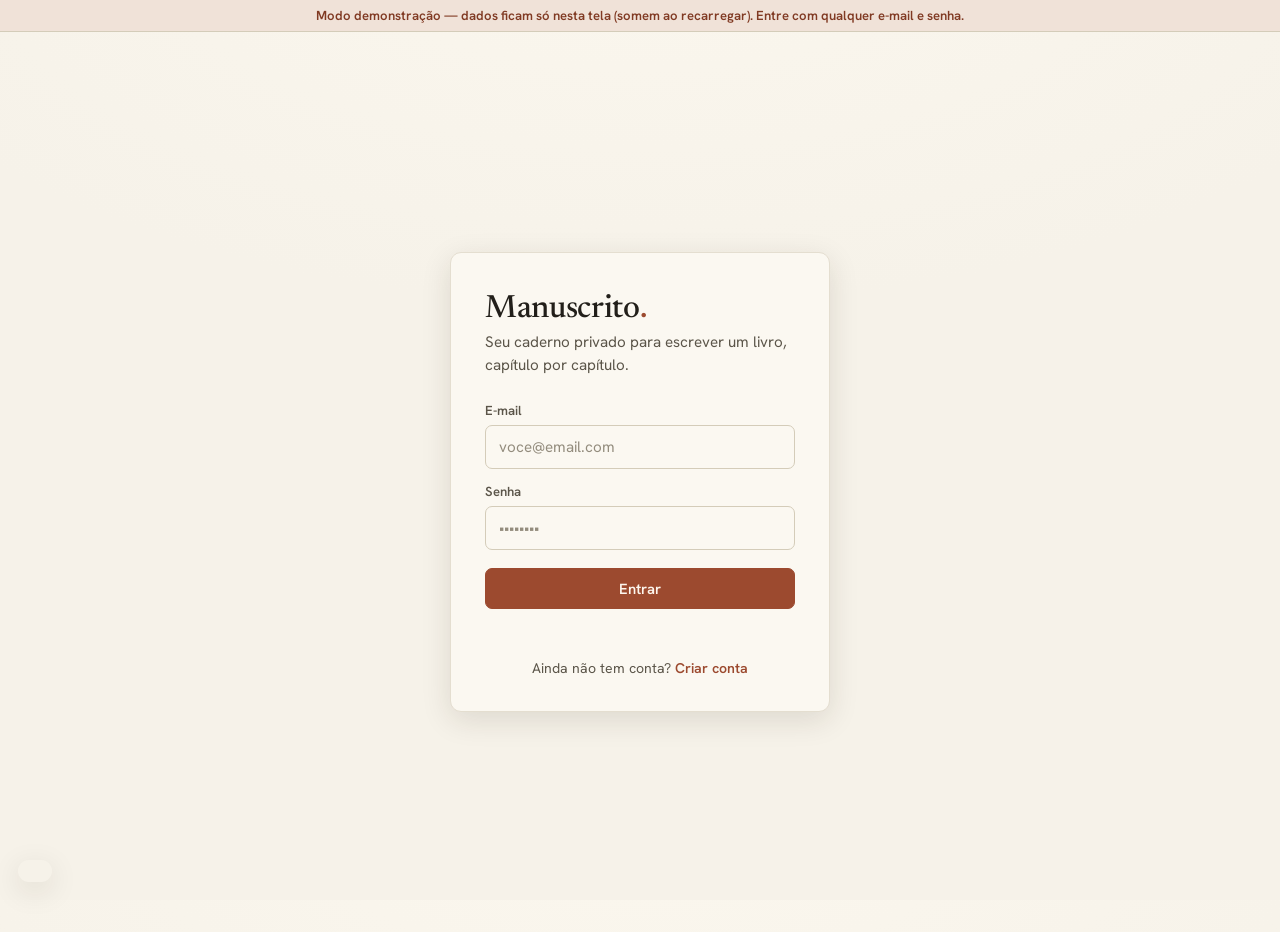
==== preview.html @ 7b4a674c "Add files via upload" ====
<!doctype html>
<html lang="pt-BR">
<head>
  <meta charset="utf-8" />
  <meta name="viewport" content="width=device-width, initial-scale=1" />
  <title>Manuscrito — escreva seu livro</title>
  <meta name="description" content="Bloco de notas privado para escrever um livro, capítulo por capítulo." />

  <!-- Fontes: Newsreader (serifa, para o texto do livro) + Hanken Grotesk (interface) -->
  <link rel="preconnect" href="https://fonts.googleapis.com" />
  <link rel="preconnect" href="https://fonts.gstatic.com" crossorigin />
  <link
    href="https://fonts.googleapis.com/css2?family=Hanken+Grotesk:wght@400;500;600;700&family=Newsreader:ital,opsz,wght@0,6..72,400;0,6..72,500;0,6..72,600;1,6..72,400&display=swap"
    rel="stylesheet" />

  <style>
/* =========================================================
   Manuscrito — estilos
   Estética: "papel quente", minimalista, foco total na escrita.
   - Títulos e editor em serifa (Newsreader) -> clima de livro
   - Interface (botões, rótulos) em grotesca limpa (Hanken Grotesk)
   - Desktop first, com um fallback simples para telas menores
   ========================================================= */

/* ---------- Tokens (mude aqui pra retematizar o app inteiro) ---------- */
:root {
  --paper:       #f6f2e9;   /* fundo geral, cor de papel */
  --surface:     #fbf8f1;   /* cartões e painéis */
  --surface-2:   #efe9db;   /* hover / preenchimentos sutis */
  --ink:         #221f1a;   /* texto principal */
  --ink-soft:    #5b5549;   /* texto secundário */
  --ink-faint:   #938c7d;   /* placeholders / texto terciário */
  --line:        #e4ded0;   /* bordas */
  --line-strong: #d4ccb9;
  --accent:      #9c4a2f;   /* terracota, usado com parcimônia */
  --accent-ink:  #803a23;   /* hover do accent */
  --accent-soft: #f0e2d8;   /* fundo tom-sobre-tom do accent */
  --danger:      #a4392b;
  --ok:          #46703f;   /* verde discreto do "Salvo" */

  --radius:    11px;
  --radius-sm: 7px;
  --shadow-sm: 0 1px 2px rgba(40,33,20,.05), 0 2px 6px rgba(40,33,20,.05);
  --shadow-md: 0 8px 30px rgba(40,33,20,.12);

  --font-serif: "Newsreader", Georgia, "Times New Roman", serif;
  --font-sans:  "Hanken Grotesk", system-ui, -apple-system, "Segoe UI", sans-serif;

  --measure: 64ch;   /* largura confortável de leitura no editor */
}

/* ---------- Reset enxuto ---------- */
*, *::before, *::after { box-sizing: border-box; }
html, body { height: 100%; }
body {
  margin: 0;
  font-family: var(--font-sans);
  color: var(--ink);
  background: var(--paper);
  /* leve atmosfera: um brilho quente no topo, bem sutil */
  background-image: radial-gradient(120% 80% at 50% -10%, #fbf7ee 0%, var(--paper) 55%);
  -webkit-font-smoothing: antialiased;
  text-rendering: optimizeLegibility;
}
button { font-family: inherit; cursor: pointer; }
input, textarea { font-family: inherit; }
h1, h2, h3 { margin: 0; font-weight: 500; }

/* ---------- Sistema de views (telas) ---------- */
.view { display: none; min-height: 100%; }
#view-auth.active    { display: flex; }
#view-library.active { display: block; }
#view-editor.active  { display: flex; }

/* ---------- Botões ---------- */
.btn-primary {
  border: 1px solid var(--accent);
  background: var(--accent);
  color: #fdf6ee;
  padding: 10px 18px;
  border-radius: var(--radius-sm);
  font-size: .92rem;
  font-weight: 600;
  letter-spacing: .01em;
  transition: background .15s ease, transform .05s ease, box-shadow .15s ease;
}
.btn-primary:hover  { background: var(--accent-ink); border-color: var(--accent-ink); }
.btn-primary:active { transform: translateY(1px); }
.btn-primary:disabled { opacity: .55; cursor: not-allowed; }

.btn-ghost {
  border: 1px solid transparent;
  background: transparent;
  color: var(--ink-soft);
  padding: 8px 12px;
  border-radius: var(--radius-sm);
  font-size: .9rem;
  font-weight: 500;
  transition: background .15s ease, color .15s ease;
}
.btn-ghost:hover { background: var(--surface-2); color: var(--ink); }

.btn-icon {
  border: 1px solid transparent;
  background: transparent;
  color: var(--ink-faint);
  width: 30px; height: 30px;
  border-radius: var(--radius-sm);
  display: inline-flex; align-items: center; justify-content: center;
  font-size: 1rem; line-height: 1;
  transition: background .15s ease, color .15s ease;
}
.btn-icon:hover { background: var(--surface-2); color: var(--ink); }
.btn-icon.danger:hover { background: #f6e3df; color: var(--danger); }
/* ícones SVG: mesmo tamanho exato, monocromáticos, herdam a cor do botão */
.btn-icon svg {
  width: 16px; height: 16px; display: block;
  fill: none; stroke: currentColor;
  stroke-width: 1.9; stroke-linecap: round; stroke-linejoin: round;
}

/* ---------- Campos ---------- */
.field { display: flex; flex-direction: column; gap: 6px; margin-bottom: 14px; }
.field label { font-size: .82rem; font-weight: 600; color: var(--ink-soft); }
.input {
  width: 100%;
  border: 1px solid var(--line-strong);
  background: var(--surface);
  color: var(--ink);
  padding: 11px 13px;
  border-radius: var(--radius-sm);
  font-size: .95rem;
  transition: border-color .15s ease, box-shadow .15s ease;
}
.input::placeholder { color: var(--ink-faint); }
.input:focus {
  outline: none;
  border-color: var(--accent);
  box-shadow: 0 0 0 3px var(--accent-soft);
}
textarea.input { resize: vertical; min-height: 84px; line-height: 1.5; }

/* =========================================================
   TELA DE LOGIN
   ========================================================= */
.auth-view { align-items: center; justify-content: center; padding: 24px; }
.auth-card {
  width: 100%;
  max-width: 380px;
  background: var(--surface);
  border: 1px solid var(--line);
  border-radius: var(--radius);
  box-shadow: var(--shadow-md);
  padding: 40px 34px 34px;
}
.brand {
  font-family: var(--font-serif);
  font-size: 2rem;
  font-weight: 500;
  letter-spacing: -.01em;
  color: var(--ink);
}
.brand .dot { color: var(--accent); }
.auth-sub {
  margin: 6px 0 26px;
  color: var(--ink-soft);
  font-size: .95rem;
  line-height: 1.45;
}
.auth-card .btn-primary { width: 100%; margin-top: 4px; }
.auth-msg {
  min-height: 18px;
  margin: 12px 2px 0;
  font-size: .85rem;
  line-height: 1.4;
}
.auth-msg.error { color: var(--danger); }
.auth-msg.info  { color: var(--ok); }
.auth-toggle {
  margin-top: 20px;
  text-align: center;
  font-size: .88rem;
  color: var(--ink-soft);
}
.auth-toggle a { color: var(--accent); font-weight: 600; cursor: pointer; text-decoration: none; }
.auth-toggle a:hover { text-decoration: underline; }

/* =========================================================
   TOPO (biblioteca)
   ========================================================= */
.topbar {
  display: flex;
  align-items: center;
  justify-content: space-between;
  padding: 16px 26px;
  border-bottom: 1px solid var(--line);
  background: rgba(251,248,241,.7);
  backdrop-filter: blur(6px);
  position: sticky; top: 0; z-index: 10;
}
.brand-sm {
  font-family: var(--font-serif);
  font-size: 1.3rem;
  font-weight: 500;
  color: var(--ink);
}
.brand-sm .dot { color: var(--accent); }

/* =========================================================
   BIBLIOTECA
   ========================================================= */
.library {
  max-width: 980px;
  margin: 0 auto;
  padding: 40px 26px 80px;
}
.library-head {
  display: flex;
  align-items: flex-end;
  justify-content: space-between;
  margin-bottom: 28px;
  gap: 16px;
}
.library-head h1 {
  font-family: var(--font-serif);
  font-size: 2rem;
  font-weight: 500;
  letter-spacing: -.01em;
}
.library-head p { margin: 4px 0 0; color: var(--ink-soft); font-size: .92rem; }

.books-grid {
  display: grid;
  grid-template-columns: repeat(auto-fill, minmax(248px, 1fr));
  gap: 18px;
}
.book-card {
  position: relative;
  background: var(--surface);
  border: 1px solid var(--line);
  border-radius: var(--radius);
  padding: 22px 20px 18px;
  box-shadow: var(--shadow-sm);
  cursor: pointer;
  transition: transform .12s ease, box-shadow .15s ease, border-color .15s ease;
  min-height: 150px;
  display: flex;
  flex-direction: column;
}
.book-card:hover {
  transform: translateY(-2px);
  box-shadow: var(--shadow-md);
  border-color: var(--line-strong);
}
.book-card .spine {
  position: absolute; left: 0; top: 14px; bottom: 14px;
  width: 3px; border-radius: 3px; background: var(--accent);
  opacity: .8;
}
.book-card h3 {
  font-family: var(--font-serif);
  font-size: 1.32rem;
  font-weight: 500;
  line-height: 1.25;
  color: var(--ink);
  margin-bottom: 6px;
  padding-left: 6px;
}
.book-card .desc {
  flex: 1;
  padding-left: 6px;
  font-size: .9rem;
  color: var(--ink-soft);
  line-height: 1.5;
  display: -webkit-box;
  -webkit-line-clamp: 3;
  -webkit-box-orient: vertical;
  overflow: hidden;
}
.book-card .desc.empty { color: var(--ink-faint); font-style: italic; }
.book-card .meta {
  padding-left: 6px;
  margin-top: 14px;
  font-size: .76rem;
  color: var(--ink-faint);
  letter-spacing: .01em;
}
.book-card .card-actions {
  position: absolute; top: 12px; right: 10px;
  display: flex; gap: 2px;
  opacity: 0; pointer-events: none; transition: opacity .15s ease;
}
.book-card:hover .card-actions,
.book-card:focus-within .card-actions { opacity: 1; pointer-events: auto; }

/* estados vazios */
.empty {
  text-align: center;
  padding: 70px 20px;
  color: var(--ink-soft);
}
.empty .empty-mark { font-family: var(--font-serif); font-size: 2.4rem; color: var(--line-strong); }
.empty h2 { font-family: var(--font-serif); font-weight: 500; font-size: 1.4rem; margin: 10px 0 6px; }
.empty p { margin: 0 0 20px; font-size: .95rem; }

/* =========================================================
   EDITOR (sidebar de capítulos + área de escrita)
   ========================================================= */
.sidebar {
  width: 268px;
  flex-shrink: 0;
  border-right: 1px solid var(--line);
  background: var(--surface);
  display: flex;
  flex-direction: column;
  height: 100vh;
  position: sticky; top: 0;
  padding: 16px 14px;
  overflow-y: auto;
}
.sidebar .back-btn { align-self: flex-start; margin-bottom: 14px; }
.book-head {
  display: flex; align-items: flex-start; gap: 4px;
  padding: 0 6px 14px;
  border-bottom: 1px solid var(--line);
  margin-bottom: 12px;
}
#book-title {
  font-family: var(--font-serif);
  font-size: 1.3rem;
  font-weight: 500;
  line-height: 1.25;
  color: var(--ink);
  flex: 1;
  word-break: break-word;
}
.book-head .btn-icon { flex-shrink: 0; }

.chapters-head {
  display: flex; align-items: center; justify-content: space-between;
  padding: 2px 6px 8px;
}
.chapters-head span {
  font-size: .74rem;
  font-weight: 700;
  letter-spacing: .08em;
  text-transform: uppercase;
  color: var(--ink-faint);
}
.chapters { list-style: none; margin: 0; padding: 0; display: flex; flex-direction: column; gap: 2px; }
.chapter-item {
  display: flex; align-items: center; gap: 4px;
  padding: 9px 8px 9px 10px;
  border-radius: var(--radius-sm);
  cursor: pointer;
  color: var(--ink-soft);
  transition: background .12s ease, color .12s ease;
}
.chapter-item:hover { background: var(--surface-2); color: var(--ink); }
.chapter-item.active { background: var(--accent-soft); color: var(--accent-ink); }
.chapter-item .ch-title {
  flex: 1;
  font-size: .92rem;
  font-weight: 500;
  white-space: nowrap; overflow: hidden; text-overflow: ellipsis;
}
.chapter-item .ch-actions { display: flex; gap: 0; opacity: 0; pointer-events: none; transition: opacity .12s ease; }
.chapter-item:hover .ch-actions, .chapter-item.active .ch-actions { opacity: 1; pointer-events: auto; }
.chapter-item .btn-icon { width: 26px; height: 26px; }
.chapter-item .btn-icon svg { width: 15px; height: 15px; }

.sidebar-empty { padding: 16px 8px; color: var(--ink-faint); font-size: .86rem; line-height: 1.5; }

/* área de escrita */
.editor {
  flex: 1;
  display: flex;
  flex-direction: column;
  min-width: 0;
  height: 100vh;
}
.editor-top {
  border-bottom: 1px solid var(--line);
}
/* conteúdo do topo alinhado à mesma coluna do texto (título sobre o corpo) */
.editor-top-inner {
  display: flex;
  align-items: center;
  gap: 16px;
  width: 100%;
  max-width: var(--measure);
  margin: 0 auto;
  padding: 16px 24px;
}
.chapter-title {
  flex: 1;
  border: none;
  background: transparent;
  color: var(--ink);
  font-family: var(--font-serif);
  font-size: 1.5rem;
  font-weight: 500;
  padding: 4px 0;
  min-width: 0;
}
.chapter-title::placeholder { color: var(--ink-faint); }
.chapter-title:focus { outline: none; }
.editor-actions { display: flex; align-items: center; gap: 16px; flex-shrink: 0; }

/* indicador de salvamento */
.save-status {
  display: inline-flex; align-items: center; gap: 7px;
  font-size: .82rem; color: var(--ink-faint);
  white-space: nowrap;
}
.save-status .dot {
  width: 8px; height: 8px; border-radius: 50%;
  background: var(--ink-faint);
  flex-shrink: 0;
}
.save-status[data-state="saved"]   { color: var(--ok); }
.save-status[data-state="saved"] .dot   { background: var(--ok); }
.save-status[data-state="dirty"]   { color: var(--ink-soft); }
.save-status[data-state="dirty"] .dot   { background: var(--accent); }
.save-status[data-state="saving"]  { color: var(--accent-ink); }
.save-status[data-state="saving"] .dot  { background: var(--accent); animation: pulse 1s ease-in-out infinite; }
.save-status[data-state="error"]   { color: var(--danger); }
.save-status[data-state="error"] .dot   { background: var(--danger); }
@keyframes pulse { 0%,100% { opacity: 1; } 50% { opacity: .3; } }

.editor-body { flex: 1; overflow-y: auto; display: flex; justify-content: center; scrollbar-gutter: stable both-edges; }
.editor-area {
  width: 100%;
  max-width: var(--measure);
  border: none;
  background: transparent;
  resize: none;
  outline: none;
  color: var(--ink);
  font-family: var(--font-serif);
  font-size: 1.18rem;
  line-height: 1.85;
  padding: 44px 24px 160px;
}
.editor-area::placeholder { color: var(--ink-faint); }

.editor-placeholder {
  flex: 1;
  display: flex; flex-direction: column;
  align-items: center; justify-content: center;
  text-align: center; padding: 40px;
  color: var(--ink-soft);
}
.editor-placeholder .empty-mark { font-family: var(--font-serif); font-size: 2.6rem; color: var(--line-strong); }
.editor-placeholder p { margin: 12px 0 18px; font-size: .98rem; }

/* barra de scroll discreta */
.sidebar::-webkit-scrollbar, .editor-body::-webkit-scrollbar { width: 10px; }
.sidebar::-webkit-scrollbar-thumb, .editor-body::-webkit-scrollbar-thumb {
  background: var(--line-strong); border-radius: 10px; border: 3px solid var(--surface);
}
.editor-body::-webkit-scrollbar-thumb { border-color: var(--paper); }

/* =========================================================
   MODAL (criar/editar) e CONFIRMAÇÃO
   ========================================================= */
.modal-backdrop {
  position: fixed; inset: 0; z-index: 100;
  background: rgba(34,31,26,.34);
  display: flex; align-items: center; justify-content: center;
  padding: 20px;
  animation: fade .12s ease;
}
@keyframes fade { from { opacity: 0; } to { opacity: 1; } }
.modal {
  width: 100%; max-width: 420px;
  background: var(--surface);
  border: 1px solid var(--line);
  border-radius: var(--radius);
  box-shadow: var(--shadow-md);
  padding: 26px 24px 22px;
  animation: rise .14s ease;
}
@keyframes rise { from { transform: translateY(8px); opacity: .6; } to { transform: translateY(0); opacity: 1; } }
.modal h3 {
  font-family: var(--font-serif);
  font-size: 1.35rem; font-weight: 500;
  margin-bottom: 18px;
}
.modal .modal-msg { color: var(--ink-soft); font-size: .95rem; line-height: 1.5; margin-bottom: 22px; }
.modal-actions { display: flex; justify-content: flex-end; gap: 10px; margin-top: 8px; }
.btn-danger {
  border: 1px solid var(--danger); background: var(--danger); color: #fdf3f1;
  padding: 10px 18px; border-radius: var(--radius-sm); font-size: .92rem; font-weight: 600;
  transition: background .15s ease;
}
.btn-danger:hover { background: #8e3023; }

/* =========================================================
   TOAST (avisos rápidos, ex: erro de salvamento)
   ========================================================= */
#toast {
  position: fixed; bottom: 24px; left: 50%; transform: translateX(-50%) translateY(20px);
  z-index: 200;
  background: var(--ink); color: #f6f2e9;
  padding: 12px 18px; border-radius: var(--radius-sm);
  font-size: .9rem; box-shadow: var(--shadow-md);
  opacity: 0; pointer-events: none;
  transition: opacity .2s ease, transform .2s ease;
  max-width: 90vw;
}
#toast.show { opacity: 1; transform: translateX(-50%) translateY(0); }
#toast.error { background: #7a2a20; }

/* pílula de status de conexão / sincronização (canto inferior esquerdo) */
#net-status {
  position: fixed; bottom: 18px; left: 18px; z-index: 150;
  padding: 7px 13px; border-radius: 999px;
  font-size: .82rem; font-weight: 500;
  box-shadow: var(--shadow-md);
  display: inline-flex; align-items: center; gap: 8px;
  max-width: calc(100vw - 36px);
}
#net-status::before {
  content: ""; width: 8px; height: 8px; border-radius: 50%; flex: none;
}
#net-status[data-kind="offline"] { background: #f3e3c8; color: #6b4d12; border: 1px solid #e3cfa3; }
#net-status[data-kind="offline"]::before { background: #c98a13; }
#net-status[data-kind="syncing"] { background: #e7ede6; color: #2f5132; border: 1px solid #cfe0cf; }
#net-status[data-kind="syncing"]::before { background: #3f8a45; animation: ms-pulse 1s ease-in-out infinite; }
@keyframes ms-pulse { 0%,100% { opacity: 1; } 50% { opacity: .3; } }
@media (max-width: 760px) { #net-status { bottom: 12px; left: 12px; } }

/* banner do modo demonstração (usado só no preview) */
.demo-banner {
  background: var(--accent-soft);
  color: var(--accent-ink);
  text-align: center;
  font-size: .82rem;
  font-weight: 600;
  padding: 7px 16px;
  border-bottom: 1px solid var(--line-strong);
}

/* =========================================================
   RESPONSIVO (desktop-first, com fallback simples)
   ========================================================= */
@media (max-width: 760px) {
  #view-editor.active { flex-direction: column; }
  .sidebar {
    width: 100%; height: auto; position: static;
    border-right: none; border-bottom: 1px solid var(--line);
    max-height: 42vh;
  }
  .editor { height: auto; }
  .editor-body { min-height: 58vh; scrollbar-gutter: auto; }
  .editor-top-inner { padding: 12px 18px; max-width: 100%; }
  .editor-area { padding: 28px 18px 120px; font-size: 1.1rem; }
  .library { padding: 28px 18px 60px; }
}

  </style>

  <!-- PWA: instalável e abre offline -->
  <link rel="manifest" href="/manifest.webmanifest" />
  <meta name="theme-color" content="#9c4a2f" />
  <link rel="apple-touch-icon" href="/icon-192.png" />
</head>
<body>
  <div class="demo-banner">Modo demonstração — dados ficam só nesta tela (somem ao recarregar). Entre com qualquer e-mail e senha.</div>

  <!-- ============================ TELA: LOGIN ============================ -->
  <section id="view-auth" class="view auth-view active">
    <div class="auth-card">
      <div class="brand">Manuscrito<span class="dot">.</span></div>
      <p class="auth-sub">Seu caderno privado para escrever um livro, capítulo por capítulo.</p>

      <!-- form com preventDefault no JS (Enter envia) -->
      <form id="auth-form" autocomplete="on">
        <div class="field">
          <label for="auth-email">E-mail</label>
          <input class="input" type="email" id="auth-email" placeholder="voce@email.com" required />
        </div>
        <div class="field">
          <label for="auth-password">Senha</label>
          <input class="input" type="password" id="auth-password" placeholder="••••••••" required minlength="6" />
        </div>
        <button type="submit" class="btn-primary" id="auth-submit">Entrar</button>
        <div class="auth-msg" id="auth-msg"></div>
      </form>

      <div class="auth-toggle">
        <span id="auth-toggle-text">Ainda não tem conta?</span>
        <a id="auth-toggle-link">Criar conta</a>
      </div>
    </div>
  </section>

  <!-- ============================ TELA: BIBLIOTECA ============================ -->
  <section id="view-library" class="view">
    <header class="topbar">
      <div class="brand-sm">Manuscrito<span class="dot">.</span></div>
      <button class="btn-ghost" id="logout-btn">Sair</button>
    </header>

    <main class="library">
      <div class="library-head">
        <div>
          <h1>Sua biblioteca</h1>
          <p id="library-greeting"></p>
        </div>
        <button class="btn-primary" id="new-book-btn">Novo livro</button>
      </div>

      <div class="books-grid" id="books-grid"><!-- cartões injetados via JS --></div>

      <div class="empty" id="books-empty" hidden>
        <div class="empty-mark">❧</div>
        <h2>Sua estante está vazia</h2>
        <p>Crie seu primeiro livro e comece a escrever.</p>
        <button class="btn-primary" id="empty-new-book-btn">Criar primeiro livro</button>
      </div>
    </main>
  </section>

  <!-- ============================ TELA: EDITOR ============================ -->
  <section id="view-editor" class="view">
    <!-- Sidebar: capítulos -->
    <aside class="sidebar">
      <button class="btn-ghost back-btn" id="back-btn">← Biblioteca</button>

      <div class="book-head">
        <h2 id="book-title">—</h2>
        <button class="btn-icon" id="book-rename" title="Editar livro" aria-label="Editar livro"><svg viewBox="0 0 24 24" aria-hidden="true"><path d="M12 20h9"/><path d="M16.5 3.5a2.1 2.1 0 0 1 3 3L7 19.5 3 20.5 4 16.5z"/></svg></button>
      </div>

      <div class="chapters-head">
        <span>Capítulos</span>
        <button class="btn-icon" id="new-chapter-btn" title="Novo capítulo" aria-label="Novo capítulo"><svg viewBox="0 0 24 24" aria-hidden="true"><path d="M12 5v14M5 12h14"/></svg></button>
      </div>

      <ul class="chapters" id="chapters-list"><!-- capítulos injetados via JS --></ul>
      <div class="sidebar-empty" id="chapters-empty" hidden>
        Nenhum capítulo ainda. Clique em <strong>+</strong> para criar o primeiro.
      </div>
    </aside>

    <!-- Área de escrita -->
    <section class="editor">
      <div class="editor-top" id="editor-top" hidden>
        <div class="editor-top-inner">
          <input type="text" class="chapter-title" id="chapter-title" placeholder="Título do capítulo" />
          <div class="editor-actions">
            <span class="save-status" id="save-status" data-state="saved">
              <span class="dot"></span><span class="save-label">Salvo</span>
            </span>
            <button class="btn-primary" id="save-btn">Salvar</button>
          </div>
        </div>
      </div>

      <div class="editor-body" id="editor-body" hidden>
        <textarea class="editor-area" id="editor-area"
          placeholder="Comece a escrever…" spellcheck="true"></textarea>
      </div>

      <div class="editor-placeholder" id="editor-placeholder">
        <div class="empty-mark">✍</div>
        <p>Selecione um capítulo à esquerda<br/>ou crie um novo para começar.</p>
        <button class="btn-primary" id="placeholder-new-chapter-btn">Novo capítulo</button>
      </div>
    </section>
  </section>

  <!-- Containers de modal e toast -->
  <div id="modal-root"></div>
  <div id="toast"></div>
  <!-- Pílula de status de conexão / sincronização -->
  <div id="net-status" hidden></div>

  <!-- Biblioteca oficial do Supabase (carrega antes do nosso app.js) -->
  <script>
/* ===================== 2. ESTADO ===================== */
/* ÍCONES — SVG em vez de emoji: editar e excluir ficam exatamente do mesmo
   tamanho, herdam a cor do botão e respondem ao hover (inclusive o vermelho). */
const ICON = {
  edit:  '<svg viewBox="0 0 24 24" aria-hidden="true"><path d="M12 20h9"/><path d="M16.5 3.5a2.1 2.1 0 0 1 3 3L7 19.5 3 20.5 4 16.5z"/></svg>',
  trash: '<svg viewBox="0 0 24 24" aria-hidden="true"><path d="M3 6h18"/><path d="M8 6V4a1 1 0 0 1 1-1h6a1 1 0 0 1 1 1v2"/><path d="M19 6l-1 14a2 2 0 0 1-2 2H8a2 2 0 0 1-2-2L5 6"/><path d="M10 11v6M14 11v6"/></svg>',
  plus:  '<svg viewBox="0 0 24 24" aria-hidden="true"><path d="M12 5v14M5 12h14"/></svg>',
};

const state = {
  user: null,
  books: [],
  currentBook: null,
  chapters: [],
  currentChapter: null,
  dirty: false,        // existe alteração não salva?
  saving: false,       // está salvando agora?
  resaveQueued: false, // digitou DURANTE um save? salva de novo ao terminar
  autosaveTimer: null, // timer do autosave (debounce)
  retryTimer: null,    // timer da retentativa após erro
  retryDelay: 0,       // backoff atual da retentativa (ms)
  savedAt: null,       // quando salvou pela última vez (timestamp)
  online: typeof navigator !== "undefined" ? navigator.onLine : true, // tem conexão?
  syncing: false,      // está drenando a fila pro servidor agora?
  authMode: "login",   // "login" ou "signup"
};
const AUTOSAVE_MS = 1500;  // salva 1,5s depois que você para de digitar
const RETRY_MIN_MS = 3000; // 1ª retentativa após erro
const RETRY_MAX_MS = 30000;// teto do backoff

/* ===================== 3. CAMADA DB (MOCK — modo demonstração) =====================
   Mesma interface da versão real, mas guarda tudo em memória (sem Supabase).
   Some ao recarregar a página. Serve só para você ver o visual e o fluxo. */
let SEQ = 1;
const uid = () => "id-" + (SEQ++);
const store = { user: null, books: [], chapters: [] };
let authCb = null;
function emitAuth() {
  if (authCb) authCb(store.user ? "SIGNED_IN" : "SIGNED_OUT", store.user ? { user: store.user } : null);
}
function touchBook(bookId) {
  const b = store.books.find((x) => x.id === bookId);
  if (b) b.updated_at = new Date().toISOString();
}
const db = {
  async getSession() { return store.user ? { user: store.user } : null; },
  async signIn(email) { store.user = { email }; emitAuth(); return { data: { user: store.user }, error: null }; },
  async signUp(email) { store.user = { email }; emitAuth(); return { data: { session: {}, user: store.user }, error: null }; },
  async signOut() { store.user = null; emitAuth(); return { error: null }; },
  onAuthChange(cb) { authCb = cb; return { data: { subscription: { unsubscribe() {} } } }; },
  async syncNow() { return; },
  async listBooks() {
    const data = [...store.books].sort((a, b) => new Date(b.updated_at) - new Date(a.updated_at));
    return { data, error: null };
  },
  async createBook(title, description) {
    const now = new Date().toISOString();
    const b = { id: uid(), title, description, created_at: now, updated_at: now };
    store.books.push(b); return { data: b, error: null };
  },
  async updateBook(id, fields) {
    const b = store.books.find((x) => x.id === id);
    Object.assign(b, fields, { updated_at: new Date().toISOString() });
    return { data: b, error: null };
  },
  async deleteBook(id) {
    store.books = store.books.filter((b) => b.id !== id);
    store.chapters = store.chapters.filter((c) => c.book_id !== id);
    return { error: null };
  },
  async listChapters(bookId) {
    const data = store.chapters.filter((c) => c.book_id === bookId).sort((a, b) => a.order_index - b.order_index);
    return { data, error: null };
  },
  async createChapter(bookId, title, orderIndex) {
    const now = new Date().toISOString();
    const c = { id: uid(), book_id: bookId, title, content: "", order_index: orderIndex, created_at: now, updated_at: now };
    store.chapters.push(c); touchBook(bookId); return { data: c, error: null };
  },
  async updateChapter(id, fields) {
    const c = store.chapters.find((x) => x.id === id);
    Object.assign(c, fields, { updated_at: new Date().toISOString() });
    touchBook(c.book_id);
    await new Promise((r) => setTimeout(r, 350)); // simula latência pra você ver "Salvando…"
    return { data: c, error: null };
  },
  async deleteChapter(id) {
    const c = store.chapters.find((x) => x.id === id);
    const bid = c && c.book_id;
    store.chapters = store.chapters.filter((x) => x.id !== id);
    if (bid) touchBook(bid);
    return { error: null };
  },
};
// dados de exemplo (some ao recarregar)
(function seed() {
  const now = new Date().toISOString();
  const b = { id: uid(), title: "O Caminho Suave", description: "Memórias e princípios aprendidos no tatame.", created_at: now, updated_at: now };
  store.books.push(b);
  store.chapters.push({ id: uid(), book_id: b.id, title: "Capítulo 1 — A primeira aula",
    content: "Eu não sabia o que esperar quando pisei pela primeira vez no tatame.\n\nO cheiro do kimono novo, o som seco das quedas, a respiração ofegante dos mais velhos. E aquela sensação estranha de não saber absolutamente nada.", order_index: 0, created_at: now, updated_at: now });
  store.chapters.push({ id: uid(), book_id: b.id, title: "Capítulo 2 — A base",
    content: "Antes de qualquer finalização, vem a base. Sem base, não há jogo.", order_index: 1, created_at: now, updated_at: now });
})();

/* ===================== 4. UTILITÁRIOS ===================== */
const $ = (sel) => document.querySelector(sel);

/* ---------- offline-first: espelho local + fila + sincronização ----------
   Fica aqui (e não na seção 3) de propósito: a seção 3 é trocada por um mock
   no preview, mas estas funções precisam continuar existindo. */
const HAS_LS = (() => {
  try { const k = "__ms_test__"; localStorage.setItem(k, "1"); localStorage.removeItem(k); return true; }
  catch (_) { return false; }
})();
function lsGet(key, fallback) {
  if (!HAS_LS) return fallback;
  try { const r = localStorage.getItem(key); return r ? JSON.parse(r) : fallback; } catch (_) { return fallback; }
}
function lsSet(key, val) { if (!HAS_LS) return; try { localStorage.setItem(key, JSON.stringify(val)); } catch (_) {} }
function lsDel(key) { if (!HAS_LS) return; try { localStorage.removeItem(key); } catch (_) {} }

function currentUid() { return (state.user && state.user.id) || "anon"; }
function nsKey(suffix) { return "manuscrito:" + currentUid() + ":" + suffix; }

function localBooks() { return lsGet(nsKey("books"), []); }
function setLocalBooks(arr) { lsSet(nsKey("books"), arr); }
function localChapters() { return lsGet(nsKey("chapters"), []); }
function setLocalChapters(arr) { lsSet(nsKey("chapters"), arr); }
function queueGet() { return lsGet(nsKey("queue"), []); }
function queueSet(arr) { lsSet(nsKey("queue"), arr); }

function touchLocalBook(bookId) {
  const books = localBooks();
  const i = books.findIndex((b) => b.id === bookId);
  if (i >= 0) { books[i] = { ...books[i], updated_at: new Date().toISOString() }; setLocalBooks(books); }
}

function newId() {
  if (typeof crypto !== "undefined" && crypto.randomUUID) return crypto.randomUUID();
  return "xxxxxxxx-xxxx-4xxx-yxxx-xxxxxxxxxxxx".replace(/[xy]/g, (c) => {
    const r = (Math.random() * 16) | 0; return (c === "x" ? r : (r & 0x3) | 0x8).toString(16);
  });
}

/* Enfileira uma operação, COALESCENDO pra fila ficar mínima:
   - delete cancela ops pendentes do mesmo id (e nem precisa ir ao servidor se a linha nunca subiu)
   - update funde com um insert pendente, ou com o último update pendente do mesmo id */
function enqueue(op) {
  let q = queueGet();
  if (op.op === "delete") {
    const hadPendingInsert = q.some((o) => o.id === op.id && o.op === "insert");
    q = q.filter((o) => o.id !== op.id);
    if (!hadPendingInsert) q.push(op);
    queueSet(q); updateSyncIndicator(); return;
  }
  if (op.op === "update") {
    const ins = q.find((o) => o.id === op.id && o.op === "insert");
    if (ins) { ins.payload = { ...ins.payload, ...op.payload }; queueSet(q); updateSyncIndicator(); return; }
    const last = [...q].reverse().find((o) => o.id === op.id);
    if (last && last.op === "update") { last.payload = { ...last.payload, ...op.payload }; queueSet(q); updateSyncIndicator(); return; }
  }
  q.push(op); queueSet(q); updateSyncIndicator();
}

// aplica UMA operação no Supabase (upsert no insert = replay idempotente)
function applyOp(op) {
  const t = supabaseClient.from(op.table);
  if (op.op === "insert") return t.upsert(op.payload);
  if (op.op === "update") return t.update(op.payload).eq("id", op.id);
  if (op.op === "delete") return t.delete().eq("id", op.id);
}

// drena a fila pro servidor, em ordem. Para no 1º erro e tenta depois.
let _flushing = false;
async function flushQueue() {
  if (typeof supabaseClient === "undefined" || !supabaseClient) return; // preview / não configurado
  if (!state.online || _flushing) return;
  if (!queueGet().length) { updateSyncIndicator(); return; }

  _flushing = true; state.syncing = true; updateSyncIndicator();
  try {
    await supabaseClient.auth.getSession(); // cutuca o refresh do token, se preciso
    let q = queueGet();
    while (q.length) {
      const op = q[0];
      let res;
      try { res = await applyOp(op); } catch (e) { res = { error: e }; }
      if (res && res.error) break; // rede caiu (ou erro) → para e tenta na próxima
      q = q.slice(1); queueSet(q);
    }
  } finally {
    _flushing = false; state.syncing = false;
    updateSyncIndicator();
  }
  if (state.online && !queueGet().length) { try { await refreshSnapshot(); } catch (_) {} }
}

// recarrega TODO o espelho local a partir do servidor (livros + todos os capítulos do usuário)
async function refreshSnapshot() {
  if (typeof supabaseClient === "undefined" || !supabaseClient || !state.online) return;
  try {
    const { data: books } = await remote.listBooks();
    if (books) setLocalBooks(books);
    const { data: chapters } = await remote.listAllChapters();
    if (chapters) setLocalChapters(chapters);
  } catch (_) {}
}

// pílula de status de conexão/sincronização (canto da tela)
function updateSyncIndicator() {
  const el = $("#net-status");
  if (!el) return;
  const pending = queueGet().length;
  if (!state.online) {
    el.hidden = false; el.dataset.kind = "offline";
    el.textContent = pending
      ? "Offline · " + pending + " alteração(ões) aguardando sincronizar"
      : "Offline · suas alterações ficam salvas neste aparelho";
  } else if (state.syncing) {
    el.hidden = false; el.dataset.kind = "syncing";
    el.textContent = "Sincronizando…";
  } else {
    el.hidden = true; el.dataset.kind = "";
  }
}

// liga os ouvintes de conexão (chamado em wireEvents)
function initOffline() {
  state.online = (typeof navigator !== "undefined") ? navigator.onLine : true;
  window.addEventListener("online", () => { state.online = true; updateSyncIndicator(); flushQueue(); });
  window.addEventListener("offline", () => { state.online = false; updateSyncIndicator(); });
  // rede de segurança: tenta drenar a fila de tempos em tempos
  setInterval(() => { if (state.online && queueGet().length) flushQueue(); }, 20000);
  updateSyncIndicator();
}

// data amigável: "hoje", "ontem" ou "12 mar 2025"
function formatDate(iso) {
  if (!iso) return "";
  const d = new Date(iso);
  const now = new Date();
  const dia = 86400000;
  const diff = Math.floor((now.setHours(0,0,0,0) - new Date(iso).setHours(0,0,0,0)) / dia);
  if (diff === 0) return "hoje";
  if (diff === 1) return "ontem";
  return d.toLocaleDateString("pt-BR", { day: "2-digit", month: "short", year: "numeric" });
}

let toastTimer = null;
function toast(message, isError = false) {
  const t = $("#toast");
  t.textContent = message;
  t.classList.toggle("error", isError);
  t.classList.add("show");
  clearTimeout(toastTimer);
  toastTimer = setTimeout(() => t.classList.remove("show"), 3200);
}

/* Modal de formulário (criar/editar). Campos = [{name,label,value,placeholder,textarea}] */
function openFormModal({ title, fields, confirmText = "Salvar", onConfirm }) {
  const root = $("#modal-root");
  const fieldsHtml = fields.map((f) => {
    const id = "mf-" + f.name;
    const input = f.textarea
      ? `<textarea class="input" id="${id}" placeholder="${escapeAttr(f.placeholder || "")}">${escapeHtml(f.value || "")}</textarea>`
      : `<input class="input" id="${id}" type="text" value="${escapeAttr(f.value || "")}" placeholder="${escapeAttr(f.placeholder || "")}" />`;
    return `<div class="field"><label for="${id}">${escapeHtml(f.label)}</label>${input}</div>`;
  }).join("");

  root.innerHTML = `
    <div class="modal-backdrop">
      <div class="modal" role="dialog" aria-modal="true">
        <h3>${escapeHtml(title)}</h3>
        <form id="modal-form">
          ${fieldsHtml}
          <div class="modal-actions">
            <button type="button" class="btn-ghost" id="modal-cancel">Cancelar</button>
            <button type="submit" class="btn-primary">${escapeHtml(confirmText)}</button>
          </div>
        </form>
      </div>
    </div>`;

  const close = () => { root.innerHTML = ""; };
  const first = root.querySelector(".input");
  if (first) { first.focus(); if (first.select) first.select(); }

  root.querySelector("#modal-cancel").onclick = close;
  root.querySelector(".modal-backdrop").onclick = (e) => { if (e.target.classList.contains("modal-backdrop")) close(); };
  document.addEventListener("keydown", function esc(e) {
    if (e.key === "Escape") { close(); document.removeEventListener("keydown", esc); }
  });
  root.querySelector("#modal-form").onsubmit = (e) => {
    e.preventDefault();
    const values = {};
    fields.forEach((f) => { values[f.name] = root.querySelector("#mf-" + f.name).value.trim(); });
    close();
    onConfirm(values);
  };
}

/* Modal de confirmação (excluir) */
function openConfirm({ title, message, confirmText = "Excluir", onConfirm }) {
  const root = $("#modal-root");
  root.innerHTML = `
    <div class="modal-backdrop">
      <div class="modal" role="dialog" aria-modal="true">
        <h3>${escapeHtml(title)}</h3>
        <p class="modal-msg">${escapeHtml(message)}</p>
        <div class="modal-actions">
          <button type="button" class="btn-ghost" id="modal-cancel">Cancelar</button>
          <button type="button" class="btn-danger" id="modal-confirm">${escapeHtml(confirmText)}</button>
        </div>
      </div>
    </div>`;
  const close = () => { root.innerHTML = ""; };
  root.querySelector("#modal-cancel").onclick = close;
  root.querySelector(".modal-backdrop").onclick = (e) => { if (e.target.classList.contains("modal-backdrop")) close(); };
  root.querySelector("#modal-confirm").onclick = () => { close(); onConfirm(); };
}

function escapeHtml(str) {
  return String(str).replace(/[&<>"']/g, (c) =>
    ({ "&": "&amp;", "<": "&lt;", ">": "&gt;", '"': "&quot;", "'": "&#39;" }[c]));
}
function escapeAttr(str) { return escapeHtml(str); }

/* ===================== 5. ROTEAMENTO ===================== */
function showView(name) {
  document.querySelectorAll(".view").forEach((v) => v.classList.remove("active"));
  $("#view-" + name).classList.add("active");
}

/* ===================== 6. LOGIN ===================== */
function setAuthMessage(text, type) {
  const el = $("#auth-msg");
  el.textContent = text || "";
  el.className = "auth-msg" + (type ? " " + type : "");
}

function toggleAuthMode() {
  state.authMode = state.authMode === "login" ? "signup" : "login";
  const isLogin = state.authMode === "login";
  $("#auth-submit").textContent = isLogin ? "Entrar" : "Criar conta";
  $("#auth-toggle-text").textContent = isLogin ? "Ainda não tem conta?" : "Já tem conta?";
  $("#auth-toggle-link").textContent = isLogin ? "Criar conta" : "Entrar";
  setAuthMessage("");
}

async function handleAuthSubmit(e) {
  e.preventDefault();
  const email = $("#auth-email").value.trim();
  const password = $("#auth-password").value;
  if (!email || !password) return;

  const btn = $("#auth-submit");
  btn.disabled = true;
  setAuthMessage(state.authMode === "login" ? "Entrando…" : "Criando conta…", "info");

  try {
    if (state.authMode === "login") {
      const { error } = await db.signIn(email, password);
      if (error) throw error;
      // o onAuthStateChange cuida de abrir a biblioteca
    } else {
      const { data, error } = await db.signUp(email, password);
      if (error) throw error;
      if (data.session) {
        setAuthMessage("Conta criada! Entrando…", "info");
      } else {
        // confirmação de e-mail provavelmente está ativa
        setAuthMessage("Conta criada. Se houver confirmação por e-mail, confirme pelo link enviado e depois entre.", "info");
        toggleAuthMode();
      }
    }
  } catch (err) {
    setAuthMessage(traduzErroAuth(err), "error");
  } finally {
    btn.disabled = false;
  }
}

function traduzErroAuth(err) {
  const m = (err && err.message ? err.message : "").toLowerCase();
  if (m.includes("invalid login")) return "E-mail ou senha incorretos.";
  if (m.includes("email not confirmed")) return "E-mail ainda não confirmado. Verifique sua caixa de entrada.";
  if (m.includes("already registered") || m.includes("already been registered")) return "Esse e-mail já tem conta. Tente entrar.";
  if (m.includes("password should be")) return "A senha precisa ter pelo menos 6 caracteres.";
  return err && err.message ? err.message : "Algo deu errado. Tente de novo.";
}

async function handleLogout() {
  await flushSave(); // garante que o capítulo atual foi salvo localmente
  if (state.online) { try { await db.syncNow(); } catch (_) {} } // empurra a fila pendente
  clearTimeout(state.autosaveTimer);
  clearTimeout(state.retryTimer);
  await db.signOut();
  // limpa estado (o espelho local NÃO é apagado, pra nunca perder algo não sincronizado)
  Object.assign(state, {
    user: null, books: [], currentBook: null, chapters: [], currentChapter: null,
    dirty: false, saving: false, resaveQueued: false, retryDelay: 0,
  });
  showView("auth");
}

/* ===================== 7. BIBLIOTECA ===================== */
async function loadLibrary() {
  showView("library");
  $("#library-greeting").textContent = state.user ? state.user.email : "";
  const { data, error } = await db.listBooks();
  if (error) { toast("Não consegui carregar seus livros.", true); return; }
  state.books = data || [];
  renderBooks();
}

function renderBooks() {
  const grid = $("#books-grid");
  const empty = $("#books-empty");
  grid.innerHTML = "";

  if (state.books.length === 0) {
    grid.hidden = true; empty.hidden = false; return;
  }
  grid.hidden = false; empty.hidden = true;

  state.books.forEach((book) => {
    const card = document.createElement("article");
    card.className = "book-card";
    card.innerHTML = `
      <span class="spine"></span>
      <div class="card-actions">
        <button class="btn-icon" data-act="edit" title="Editar" aria-label="Editar">${ICON.edit}</button>
        <button class="btn-icon danger" data-act="del" title="Excluir" aria-label="Excluir">${ICON.trash}</button>
      </div>
      <h3></h3>
      <div class="desc"></div>
      <div class="meta"></div>`;

    card.querySelector("h3").textContent = book.title || "Sem título";
    const desc = card.querySelector(".desc");
    if (book.description) { desc.textContent = book.description; }
    else { desc.textContent = "Sem descrição"; desc.classList.add("empty"); }
    card.querySelector(".meta").textContent = "Atualizado " + formatDate(book.updated_at);

    // abrir o livro ao clicar no corpo do cartão
    card.addEventListener("click", (e) => {
      if (e.target.closest("[data-act]")) return; // clicou num botão de ação
      openBook(book);
    });
    card.querySelector('[data-act="edit"]').onclick = () => onEditBook(book);
    card.querySelector('[data-act="del"]').onclick = () => onDeleteBook(book);

    grid.appendChild(card);
  });
}

function onNewBook() {
  openFormModal({
    title: "Novo livro",
    fields: [
      { name: "title", label: "Título", value: "", placeholder: "Ex: O Caminho Suave" },
      { name: "description", label: "Descrição (opcional)", value: "", placeholder: "Sobre o que é o livro?", textarea: true },
    ],
    confirmText: "Criar livro",
    onConfirm: async (v) => {
      const title = v.title || "Sem título";
      const { data, error } = await db.createBook(title, v.description || "");
      if (error) { toast("Não consegui criar o livro.", true); return; }
      state.books.unshift(data);
      renderBooks();
      openBook(data); // já entra no livro recém-criado
    },
  });
}

function onEditBook(book) {
  openFormModal({
    title: "Editar livro",
    fields: [
      { name: "title", label: "Título", value: book.title || "" },
      { name: "description", label: "Descrição", value: book.description || "", placeholder: "Sobre o que é o livro?", textarea: true },
    ],
    onConfirm: async (v) => {
      const { data, error } = await db.updateBook(book.id, { title: v.title || "Sem título", description: v.description || "" });
      if (error) { toast("Não consegui salvar as alterações.", true); return; }
      // atualiza na lista e, se for o livro aberto, no editor
      const i = state.books.findIndex((b) => b.id === book.id);
      if (i >= 0) state.books[i] = data;
      if (state.currentBook && state.currentBook.id === book.id) {
        state.currentBook = data;
        $("#book-title").textContent = data.title;
      }
      renderBooks();
    },
  });
}

function onDeleteBook(book) {
  openConfirm({
    title: "Excluir livro?",
    message: `“${book.title || "Sem título"}” e todos os capítulos dele serão apagados. Essa ação não pode ser desfeita.`,
    onConfirm: async () => {
      const { error } = await db.deleteBook(book.id);
      if (error) { toast("Não consegui excluir o livro.", true); return; }
      state.books = state.books.filter((b) => b.id !== book.id);
      renderBooks();
    },
  });
}

/* ===================== 8. EDITOR + AUTOSAVE ===================== */
async function openBook(book) {
  state.currentBook = book;
  state.currentChapter = null;
  $("#book-title").textContent = book.title || "Sem título";
  showView("editor");
  showEditorEmpty(); // até escolher um capítulo

  const { data, error } = await db.listChapters(book.id);
  if (error) { toast("Não consegui carregar os capítulos.", true); return; }
  state.chapters = data || [];
  renderChapters();

  // abre o primeiro capítulo automaticamente, se houver
  if (state.chapters.length > 0) selectChapter(state.chapters[0]);
}

function renderChapters() {
  const list = $("#chapters-list");
  const empty = $("#chapters-empty");
  list.innerHTML = "";

  empty.hidden = state.chapters.length > 0;

  state.chapters.forEach((ch) => {
    const li = document.createElement("li");
    li.className = "chapter-item" + (state.currentChapter && state.currentChapter.id === ch.id ? " active" : "");
    li.dataset.id = ch.id;
    li.innerHTML = `
      <span class="ch-title"></span>
      <span class="ch-actions">
        <button class="btn-icon" data-act="edit" title="Renomear" aria-label="Renomear">${ICON.edit}</button>
        <button class="btn-icon danger" data-act="del" title="Excluir" aria-label="Excluir">${ICON.trash}</button>
      </span>`;
    li.querySelector(".ch-title").textContent = ch.title || "Sem título";

    // um clique em qualquer lugar da linha abre o capítulo
    li.addEventListener("click", (e) => {
      if (e.target.closest("[data-act]")) return; // exceto nos botões de ação
      selectChapter(ch);
    });
    li.querySelector('[data-act="edit"]').onclick = (e) => { e.stopPropagation(); onRenameChapter(ch); };
    li.querySelector('[data-act="del"]').onclick = (e) => { e.stopPropagation(); onDeleteChapter(ch); };

    list.appendChild(li);
  });
}

/* Atualiza só o destaque "active" sem reconstruir a lista (evita rebuild no clique). */
function markActiveChapter() {
  const id = state.currentChapter ? String(state.currentChapter.id) : null;
  document.querySelectorAll("#chapters-list .chapter-item").forEach((el) => {
    el.classList.toggle("active", el.dataset.id === id);
  });
}

async function selectChapter(ch) {
  // antes de trocar, salva o que estiver pendente do capítulo atual
  await flushSave();
  clearTimeout(state.retryTimer); // cancela retry do capítulo anterior

  state.currentChapter = ch;
  markActiveChapter(); // atualiza só o destaque, sem reconstruir a lista

  // se existe rascunho local não sincronizado deste capítulo, recupera ele
  const draft = readDraft(ch.id);
  const draftIsNewer = draft &&
    ((draft.content || "") !== (ch.content || "") || (draft.title || "") !== (ch.title || ""));

  $("#chapter-title").value = draftIsNewer ? (draft.title || "")   : (ch.title || "");
  $("#editor-area").value   = draftIsNewer ? (draft.content || "") : (ch.content || "");
  showEditorActive();

  if (draftIsNewer) {
    state.dirty = true;
    setStatus("dirty");
    toast("Recuperei um rascunho não salvo deste capítulo. Sincronizando…");
    saveCurrentChapter(); // manda pro servidor já
  } else {
    state.dirty = false;
    setStatus("saved");
  }

  // foca no fim do texto
  const area = $("#editor-area");
  area.focus();
  area.setSelectionRange(area.value.length, area.value.length);
}

function showEditorActive() {
  $("#editor-placeholder").hidden = true;
  $("#editor-top").hidden = false;
  $("#editor-body").hidden = false;
}
function showEditorEmpty() {
  $("#editor-placeholder").hidden = false;
  $("#editor-top").hidden = true;
  $("#editor-body").hidden = true;
}

async function onNewChapter() {
  if (!state.currentBook) return;
  const n = state.chapters.length + 1;
  const { data, error } = await db.createChapter(state.currentBook.id, "Capítulo " + n, state.chapters.length);
  if (error) { toast("Não consegui criar o capítulo.", true); return; }
  state.chapters.push(data);
  renderChapters();
  selectChapter(data);
}

function onRenameChapter(ch) {
  openFormModal({
    title: "Renomear capítulo",
    fields: [{ name: "title", label: "Título do capítulo", value: ch.title || "" }],
    onConfirm: async (v) => {
      const title = v.title || "Sem título";
      const { data, error } = await db.updateChapter(ch.id, { title });
      if (error) { toast("Não consegui renomear.", true); return; }
      const i = state.chapters.findIndex((c) => c.id === ch.id);
      if (i >= 0) state.chapters[i] = data;
      if (state.currentChapter && state.currentChapter.id === ch.id) {
        state.currentChapter = data;
        $("#chapter-title").value = data.title;
      }
      renderChapters();
    },
  });
}

function onDeleteChapter(ch) {
  openConfirm({
    title: "Excluir capítulo?",
    message: `“${ch.title || "Sem título"}” será apagado. Essa ação não pode ser desfeita.`,
    onConfirm: async () => {
      const { error } = await db.deleteChapter(ch.id);
      if (error) { toast("Não consegui excluir o capítulo.", true); return; }
      clearDraft(ch.id);
      state.chapters = state.chapters.filter((c) => c.id !== ch.id);
      if (state.currentChapter && state.currentChapter.id === ch.id) {
        state.currentChapter = null;
        if (state.chapters.length > 0) selectChapter(state.chapters[0]);
        else { showEditorEmpty(); renderChapters(); }
      } else {
        renderChapters();
      }
    },
  });
}

/* ---- indicador de salvamento ---- */
function setStatus(stateName) {
  const el = $("#save-status");
  const label = el.querySelector(".save-label");
  el.dataset.state = stateName;
  label.textContent = {
    saved:  "Salvo",
    dirty:  "Não salvo",
    saving: "Salvando…",
    error:  "Erro ao salvar",
  }[stateName] || "";
}

/* ---- rascunho local (rede de segurança extra, por capítulo) ----
   Espelha o texto a cada tecla. Mesmo que tudo falhe, o rascunho sobrevive
   e é recuperado ao reabrir o capítulo. Usa os helpers de storage da seção 4. */
const DRAFT_PREFIX = "manuscrito:draft:";
function saveDraft(id, fields) { lsSet(DRAFT_PREFIX + id, { ...fields, ts: Date.now() }); }
function clearDraft(id) { lsDel(DRAFT_PREFIX + id); }
function readDraft(id) { return lsGet(DRAFT_PREFIX + id, null); }

/* ---- autosave (debounce) ---- */
function onEditorInput() {
  if (!state.currentChapter) return;
  state.dirty = true;
  setStatus("dirty");
  // espelho local instantâneo (síncrono): nada se perde mesmo se fechar agora
  saveDraft(state.currentChapter.id, {
    title: $("#chapter-title").value,
    content: $("#editor-area").value,
  });
  clearTimeout(state.autosaveTimer);
  state.autosaveTimer = setTimeout(saveCurrentChapter, AUTOSAVE_MS);
}

async function saveCurrentChapter() {
  if (!state.currentChapter) return;
  // já está salvando? não perca o que foi digitado: marca pra salvar de novo ao terminar
  if (state.saving) { state.resaveQueued = true; return; }
  if (!state.dirty) return;

  clearTimeout(state.autosaveTimer);
  clearTimeout(state.retryTimer);
  state.saving = true;
  state.resaveQueued = false;
  setStatus("saving");

  const id = state.currentChapter.id;
  const fields = { title: $("#chapter-title").value.trim() || "Sem título", content: $("#editor-area").value };

  let result;
  try {
    result = await db.updateChapter(id, fields);
  } catch (e) {
    result = { error: e };
  }
  state.saving = false;

  if (result.error) {
    // não limpa "dirty" nem o rascunho local: tenta de novo sozinho
    setStatus("error");
    toast("Sem conexão para salvar. Suas alterações estão guardadas e vou tentar de novo.", true);
    scheduleRetry();
    return;
  }

  // sucesso: zera o backoff de retry
  state.retryDelay = 0;

  // atualiza estado/lista SEM mexer no que você está vendo no editor
  const data = result.data;
  const i = state.chapters.findIndex((c) => c.id === id);
  if (i >= 0) state.chapters[i] = data;
  const activeTitle = document.querySelector(".chapter-item.active .ch-title");
  if (activeTitle) activeTitle.textContent = data.title;

  // só considera "salvo" se nada novo entrou durante o save
  if (state.resaveQueued) {
    // digitou enquanto salvava → salva de novo a versão mais recente
    state.resaveQueued = false;
    return saveCurrentChapter();
  }
  if (state.currentChapter && state.currentChapter.id === id) state.currentChapter = data;
  state.dirty = false;
  state.savedAt = Date.now();
  clearDraft(id);            // a rede confirmou: pode descartar o rascunho local
  setStatus("saved");
}

/* Retentativa automática com backoff (3s, 6s, 12s, 24s, 30s…) enquanto a rede não volta. */
function scheduleRetry() {
  state.retryDelay = Math.min(state.retryDelay ? state.retryDelay * 2 : RETRY_MIN_MS, RETRY_MAX_MS);
  clearTimeout(state.retryTimer);
  state.retryTimer = setTimeout(() => {
    if (state.dirty && state.currentChapter && !state.saving) saveCurrentChapter();
  }, state.retryDelay);
}

/* Salva imediatamente o que estiver pendente e ESPERA terminar
   (ao trocar de capítulo, voltar, sair). Aguarda inclusive um save já em andamento. */
async function flushSave() {
  // espera um save em andamento concluir (com teto de segurança ~5s)
  for (let i = 0; i < 100 && state.saving; i++) {
    await new Promise((r) => setTimeout(r, 50));
  }
  if (state.dirty && state.currentChapter) {
    await saveCurrentChapter();
  }
}

async function backToLibrary() {
  await flushSave();
  state.currentBook = null;
  state.currentChapter = null;
  await loadLibrary();
}

/* ===================== 9. BOOT ===================== */
function wireEvents() {
  initOffline(); // ouvintes de online/offline + indicador de conexão

  // login
  $("#auth-form").addEventListener("submit", handleAuthSubmit);
  $("#auth-toggle-link").addEventListener("click", toggleAuthMode);
  $("#logout-btn").addEventListener("click", handleLogout);

  // biblioteca
  $("#new-book-btn").addEventListener("click", onNewBook);
  $("#empty-new-book-btn").addEventListener("click", onNewBook);

  // editor
  $("#back-btn").addEventListener("click", backToLibrary);
  $("#book-rename").addEventListener("click", () => { if (state.currentBook) onEditBook(state.currentBook); });
  $("#new-chapter-btn").addEventListener("click", onNewChapter);
  $("#placeholder-new-chapter-btn").addEventListener("click", onNewChapter);
  $("#save-btn").addEventListener("click", () => { state.dirty = true; saveCurrentChapter(); });

  // autosave: digitação no corpo e no título do capítulo
  $("#editor-area").addEventListener("input", onEditorInput);
  $("#chapter-title").addEventListener("input", onEditorInput);
  // ao sair do campo, salva na hora
  $("#editor-area").addEventListener("blur", flushSave);
  $("#chapter-title").addEventListener("blur", flushSave);

  // aviso antes de fechar/recarregar com alterações não salvas
  window.addEventListener("beforeunload", (e) => {
    if (state.dirty) { e.preventDefault(); e.returnValue = ""; }
  });
  // ao minimizar/trocar de aba (e no celular ao sair do app), tenta salvar
  document.addEventListener("visibilitychange", () => {
    if (document.visibilityState === "hidden" && state.dirty) flushSave();
  });
}

async function boot() {
  wireEvents();

  // entra no app: drena a fila pendente e aquece o espelho local (quando online)
  async function enterApp(user) {
    state.user = user;
    if (state.online) { try { await flushQueue(); await refreshSnapshot(); } catch (_) {} }
    await loadLibrary();
  }

  // reage a login/logout (inclusive renovação de sessão)
  db.onAuthChange((event, session) => {
    if (session && session.user) {
      const inApp = $("#view-library").classList.contains("active") ||
                    $("#view-editor").classList.contains("active");
      state.user = session.user;
      if (!inApp) enterApp(session.user); // não recarrega a cada refresh de token
    } else {
      state.user = null;
      showView("auth");
    }
  });

  // checa se já existe sessão salva (offline, o supabase-js devolve a sessão guardada)
  const session = await db.getSession();
  if (session && session.user) {
    enterApp(session.user);
  } else {
    showView("auth");
  }

  // registra o Service Worker (só em produção; ignorado no preview/sem config)
  if (typeof supabaseClient !== "undefined" && supabaseClient && "serviceWorker" in navigator) {
    navigator.serviceWorker.register("/service-worker.js").catch(() => {});
  }
}

document.addEventListener("DOMContentLoaded", boot);

  </script>
</body>
</html>
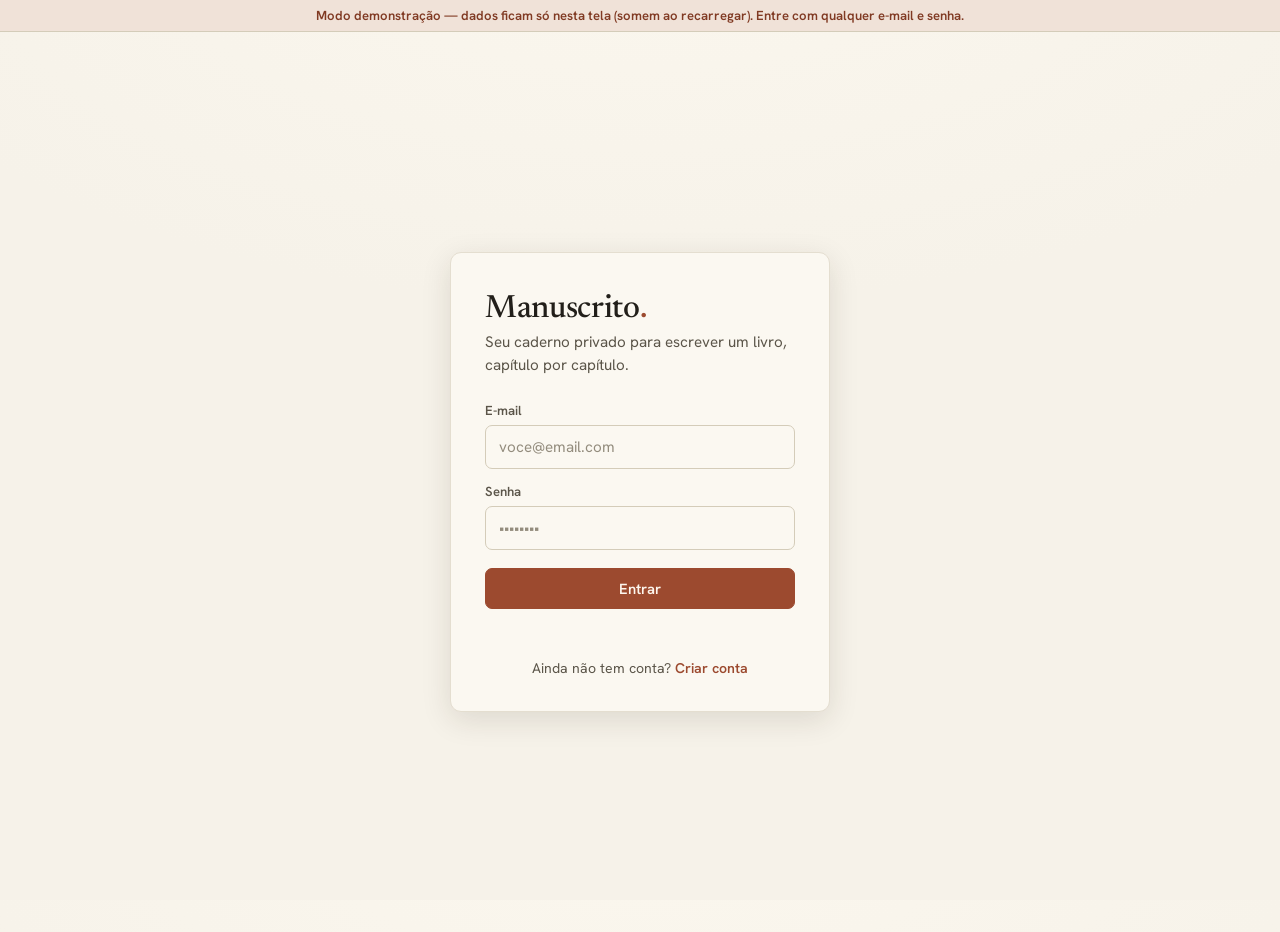
==== commit 34a2ae81: "Update preview.html" ====
--- a/preview.html
+++ b/preview.html
@@ -37,6 +37,9 @@
   --accent-soft: #f0e2d8;   /* fundo tom-sobre-tom do accent */
   --danger:      #a4392b;
   --ok:          #46703f;   /* verde discreto do "Salvo" */
+  --rail:        #262019;   /* marrom quase-preto quente (pill da navegação) */
+  --rail-2:      #322a21;   /* hover dentro do pill */
+  --rail-ink:    #e9e1d2;   /* ícones creme da navegação */
 
   --radius:    11px;
   --radius-sm: 7px;
@@ -47,10 +50,12 @@
   --font-sans:  "Hanken Grotesk", system-ui, -apple-system, "Segoe UI", sans-serif;
 
   --measure: 64ch;   /* largura confortável de leitura no editor */
+  --page-max: 980px; /* largura da coluna central (topbar + biblioteca) */
 }
 
 /* ---------- Reset enxuto ---------- */
 *, *::before, *::after { box-sizing: border-box; }
+[hidden] { display: none !important; } /* hidden vence flex/grid (evita placeholder e editor juntos) */
 html, body { height: 100%; }
 body {
   margin: 0;
@@ -185,18 +190,69 @@
 .auth-toggle a { color: var(--accent); font-weight: 600; cursor: pointer; text-decoration: none; }
 .auth-toggle a:hover { text-decoration: underline; }
 
+/* ---------- estado de sucesso do cadastro (animado) ---------- */
+.auth-success { text-align: center; }
+.check-wrap { width: 84px; height: 84px; margin: 4px auto 22px; }
+.check-circle-bg {
+  fill: var(--accent-soft); transform-origin: center;
+  animation: check-pop .45s cubic-bezier(.2,.8,.3,1.2) both;
+}
+.check-ring {
+  fill: none; stroke: var(--accent); stroke-width: 3.5;
+  stroke-dasharray: 170; stroke-dashoffset: 170;
+  animation: check-draw .55s ease .15s forwards;
+}
+.check-tick {
+  fill: none; stroke: var(--accent); stroke-width: 5; stroke-linecap: round; stroke-linejoin: round;
+  stroke-dasharray: 48; stroke-dashoffset: 48;
+  animation: check-draw .35s ease .55s forwards;
+}
+@keyframes check-pop { 0% { transform: scale(.4); opacity: 0; } 100% { transform: scale(1); opacity: 1; } }
+@keyframes check-draw { to { stroke-dashoffset: 0; } }
+
+.auth-success-title {
+  font-family: var(--font-serif); font-size: 1.6rem; font-weight: 500; margin: 0 0 10px;
+  animation: auth-rise .5s ease .5s both;
+}
+.auth-success-sub {
+  color: var(--ink-soft); font-size: .96rem; line-height: 1.55; margin: 0 0 6px;
+  animation: auth-rise .5s ease .62s both;
+}
+.auth-success-sub b { color: var(--ink); }
+.auth-success-hint {
+  color: var(--ink-faint); font-size: .83rem; margin: 14px 0 22px;
+  animation: auth-rise .5s ease .74s both;
+}
+.auth-success-back { animation: auth-rise .5s ease .86s both; }
+.auth-success-back a { color: var(--accent); font-weight: 600; cursor: pointer; text-decoration: none; font-size: .92rem; }
+.auth-success-back a:hover { text-decoration: underline; }
+@keyframes auth-rise { 0% { opacity: 0; transform: translateY(8px); } 100% { opacity: 1; transform: translateY(0); } }
+
+/* respeita quem prefere menos movimento */
+@media (prefers-reduced-motion: reduce) {
+  .check-circle-bg, .check-ring, .check-tick,
+  .auth-success-title, .auth-success-sub, .auth-success-hint, .auth-success-back {
+    animation: none !important;
+  }
+  .check-ring, .check-tick { stroke-dashoffset: 0; }
+}
+
 /* =========================================================
    TOPO (biblioteca)
    ========================================================= */
 .topbar {
-  display: flex;
-  align-items: center;
-  justify-content: space-between;
-  padding: 16px 26px;
   border-bottom: 1px solid var(--line);
   background: rgba(251,248,241,.7);
   backdrop-filter: blur(6px);
   position: sticky; top: 0; z-index: 10;
+}
+.topbar-inner {
+  max-width: var(--page-max);
+  margin: 0 auto;
+  padding: 16px 26px;
+  display: flex;
+  align-items: center;
+  justify-content: space-between;
 }
 .brand-sm {
   font-family: var(--font-serif);
@@ -210,9 +266,9 @@
    BIBLIOTECA
    ========================================================= */
 .library {
-  max-width: 980px;
+  max-width: var(--page-max);
   margin: 0 auto;
-  padding: 40px 26px 80px;
+  padding: 48px 26px 64px;
 }
 .library-head {
   display: flex;
@@ -378,6 +434,7 @@
   flex-direction: column;
   min-width: 0;
   height: 100vh;
+  position: relative; /* ancora o pill de formatação flutuante */
 }
 .editor-top {
   border-bottom: 1px solid var(--line);
@@ -434,15 +491,24 @@
   max-width: var(--measure);
   border: none;
   background: transparent;
-  resize: none;
   outline: none;
   color: var(--ink);
   font-family: var(--font-serif);
   font-size: 1.18rem;
   line-height: 1.85;
-  padding: 44px 24px 160px;
-}
-.editor-area::placeholder { color: var(--ink-faint); }
+  padding: 44px 24px 110px;   /* espaço embaixo p/ o pill flutuante não cobrir o texto */
+  white-space: pre-wrap;      /* preserva quebras de linha (inclusive de capítulos antigos em texto puro) */
+  overflow-wrap: break-word;
+  min-height: 100%;           /* ocupa toda a altura visível, não só metade */
+}
+/* placeholder do editor editável (contenteditable não tem placeholder nativo) */
+.editor-area:empty::before {
+  content: attr(data-placeholder);
+  color: var(--ink-faint);
+  pointer-events: none;
+}
+.editor-area p { margin: 0 0 1em; }
+.editor-area ul, .editor-area ol { margin: 0 0 1em; padding-left: 1.4em; }
 
 .editor-placeholder {
   flex: 1;
@@ -450,9 +516,41 @@
   align-items: center; justify-content: center;
   text-align: center; padding: 40px;
   color: var(--ink-soft);
-}
-.editor-placeholder .empty-mark { font-family: var(--font-serif); font-size: 2.6rem; color: var(--line-strong); }
-.editor-placeholder p { margin: 12px 0 18px; font-size: .98rem; }
+  gap: 22px;
+}
+.editor-placeholder .empty-mark { font-family: var(--font-serif); font-size: 3rem; color: var(--line-strong); }
+
+/* ---------- barra de formatação: pill flutuante (só no editor) ---------- */
+.format-bar {
+  position: absolute; left: 50%; bottom: 20px; transform: translateX(-50%);
+  display: flex; align-items: center; gap: 4px; flex-wrap: nowrap;
+  padding: 8px 12px; border-radius: 30px;
+  background: var(--rail);
+  box-shadow: 0 12px 38px rgba(40,33,20,.32), inset 0 1px 0 rgba(255,255,255,.05);
+  z-index: 40; max-width: calc(100% - 28px);
+}
+.fb-group { display: flex; align-items: center; gap: 4px; }
+.fb-sep { width: 1px; height: 24px; background: rgba(255,255,255,.18); margin: 0 6px; flex: none; }
+.fb-btn {
+  min-width: 38px; height: 38px; padding: 0 8px; border: none; background: transparent;
+  border-radius: 50%; color: #ffffff; font-size: 1rem; cursor: pointer; flex: none;
+  display: inline-flex; align-items: center; justify-content: center; font-family: var(--font-sans);
+  transition: background .15s ease, color .15s ease;
+}
+.fb-btn:hover { background: var(--rail-2); color: #fff; }
+.fb-btn.active { background: var(--accent); color: #fff; }
+.fb-btn b { font-weight: 700; } .fb-btn i { font-style: italic; } .fb-btn u { text-decoration: underline; }
+.fb-select {
+  height: 36px; border: 1px solid rgba(255,255,255,.20); background: var(--rail-2); color: #ffffff;
+  border-radius: 18px; font-family: var(--font-sans); font-size: .85rem; padding: 0 12px; cursor: pointer; flex: none;
+}
+.fb-select option { color: #221f1a; } /* a lista do dropdown abre com fundo claro do sistema */
+.fb-font { min-width: 140px; } .fb-size { width: 62px; }
+@media (max-width: 760px) {
+  .format-bar { gap: 3px; padding: 7px 10px; max-width: calc(100vw - 18px); overflow-x: auto; }
+  .fb-font { min-width: 104px; }
+  .fb-sep { margin: 0 4px; }
+}
 
 /* barra de scroll discreta */
 .sidebar::-webkit-scrollbar, .editor-body::-webkit-scrollbar { width: 10px; }
@@ -573,25 +671,45 @@
   <section id="view-auth" class="view auth-view active">
     <div class="auth-card">
       <div class="brand">Manuscrito<span class="dot">.</span></div>
-      <p class="auth-sub">Seu caderno privado para escrever um livro, capítulo por capítulo.</p>
-
-      <!-- form com preventDefault no JS (Enter envia) -->
-      <form id="auth-form" autocomplete="on">
-        <div class="field">
-          <label for="auth-email">E-mail</label>
-          <input class="input" type="email" id="auth-email" placeholder="voce@email.com" required />
+
+      <!-- conteúdo padrão (login/cadastro) -->
+      <div id="auth-default">
+        <p class="auth-sub">Seu caderno privado para escrever um livro, capítulo por capítulo.</p>
+
+        <!-- form com preventDefault no JS (Enter envia) -->
+        <form id="auth-form" autocomplete="on">
+          <div class="field">
+            <label for="auth-email">E-mail</label>
+            <input class="input" type="email" id="auth-email" placeholder="voce@email.com" required />
+          </div>
+          <div class="field">
+            <label for="auth-password">Senha</label>
+            <input class="input" type="password" id="auth-password" placeholder="••••••••" required minlength="6" />
+          </div>
+          <button type="submit" class="btn-primary" id="auth-submit">Entrar</button>
+          <div class="auth-msg" id="auth-msg"></div>
+        </form>
+
+        <div class="auth-toggle">
+          <span id="auth-toggle-text">Ainda não tem conta?</span>
+          <a id="auth-toggle-link">Criar conta</a>
         </div>
-        <div class="field">
-          <label for="auth-password">Senha</label>
-          <input class="input" type="password" id="auth-password" placeholder="••••••••" required minlength="6" />
+      </div>
+
+      <!-- estado de sucesso do cadastro (com animação) -->
+      <div id="auth-success" class="auth-success" hidden>
+        <div class="check-wrap">
+          <svg viewBox="0 0 84 84" width="84" height="84" aria-hidden="true">
+            <circle class="check-circle-bg" cx="42" cy="42" r="40"/>
+            <circle class="check-ring" cx="42" cy="42" r="27"/>
+            <path class="check-tick" d="M30 43 l8 8 l16 -18"/>
+          </svg>
         </div>
-        <button type="submit" class="btn-primary" id="auth-submit">Entrar</button>
-        <div class="auth-msg" id="auth-msg"></div>
-      </form>
-
-      <div class="auth-toggle">
-        <span id="auth-toggle-text">Ainda não tem conta?</span>
-        <a id="auth-toggle-link">Criar conta</a>
+        <h2 class="auth-success-title">Conta criada!</h2>
+        <p class="auth-success-sub">Enviamos um e-mail de confirmação para <b id="auth-success-email"></b>.</p>
+        <p class="auth-success-sub">Abra o link da mensagem pra ativar sua conta e depois é só entrar.</p>
+        <p class="auth-success-hint">Não chegou em alguns minutos? Confira a caixa de spam.</p>
+        <div class="auth-success-back"><a id="auth-success-back">← Voltar para o login</a></div>
       </div>
     </div>
   </section>
@@ -599,17 +717,18 @@
   <!-- ============================ TELA: BIBLIOTECA ============================ -->
   <section id="view-library" class="view">
     <header class="topbar">
-      <div class="brand-sm">Manuscrito<span class="dot">.</span></div>
-      <button class="btn-ghost" id="logout-btn">Sair</button>
+      <div class="topbar-inner">
+        <div class="brand-sm">Manuscrito<span class="dot">.</span></div>
+        <button class="btn-ghost" id="logout-btn">Sair</button>
+      </div>
     </header>
 
     <main class="library">
       <div class="library-head">
         <div>
-          <h1>Sua biblioteca</h1>
-          <p id="library-greeting"></p>
+          <h1 id="library-title">Olá!</h1>
+          <p id="library-greeting">Sua biblioteca está te esperando.</p>
         </div>
-        <button class="btn-primary" id="new-book-btn">Novo livro</button>
       </div>
 
       <div class="books-grid" id="books-grid"><!-- cartões injetados via JS --></div>
@@ -622,8 +741,6 @@
       </div>
     </main>
   </section>
-
-  <!-- ============================ TELA: EDITOR ============================ -->
   <section id="view-editor" class="view">
     <!-- Sidebar: capítulos -->
     <aside class="sidebar">
@@ -660,13 +777,50 @@
       </div>
 
       <div class="editor-body" id="editor-body" hidden>
-        <textarea class="editor-area" id="editor-area"
-          placeholder="Comece a escrever…" spellcheck="true"></textarea>
+        <div class="editor-area" id="editor-area"
+             contenteditable="true" spellcheck="true" lang="pt-BR"
+             data-placeholder="Comece a escrever…"></div>
+      </div>
+
+      <!-- barra inferior de formatação (aparece junto com o editor) -->
+      <div class="format-bar" id="format-bar" hidden>
+        <div class="fb-group">
+          <select class="fb-select fb-font" id="fb-font" title="Fonte">
+            <option value='"Newsreader", Georgia, serif'>Newsreader</option>
+            <option value="Lora, Georgia, serif">Lora</option>
+            <option value="Georgia, serif">Georgia</option>
+            <option value="'Times New Roman', serif">Times New Roman</option>
+            <option value='"Hanken Grotesk", sans-serif'>Hanken Grotesk</option>
+            <option value="Arial, sans-serif">Arial</option>
+            <option value="'Courier New', monospace">Courier New</option>
+          </select>
+          <select class="fb-select fb-size" id="fb-size" title="Tamanho">
+            <option>14</option><option>16</option><option selected>18</option>
+            <option>20</option><option>24</option><option>28</option><option>32</option>
+          </select>
+        </div>
+        <div class="fb-sep"></div>
+        <div class="fb-group">
+          <button class="fb-btn" data-cmd="bold" title="Negrito (Ctrl+B)"><b>N</b></button>
+          <button class="fb-btn" data-cmd="italic" title="Itálico (Ctrl+I)"><i>I</i></button>
+          <button class="fb-btn" data-cmd="underline" title="Sublinhado (Ctrl+U)"><u>S</u></button>
+        </div>
+        <div class="fb-sep"></div>
+        <div class="fb-group">
+          <button class="fb-btn" data-cmd="justifyLeft" title="Alinhar à esquerda">⯇</button>
+          <button class="fb-btn" data-cmd="justifyCenter" title="Centralizar">≡</button>
+          <button class="fb-btn" data-cmd="justifyRight" title="Alinhar à direita">⯈</button>
+          <button class="fb-btn" data-cmd="justifyFull" title="Justificar">☰</button>
+        </div>
+        <div class="fb-sep"></div>
+        <div class="fb-group">
+          <button class="fb-btn" data-cmd="insertUnorderedList" title="Lista com marcadores">•</button>
+          <button class="fb-btn" data-cmd="insertOrderedList" title="Lista numerada">1.</button>
+        </div>
       </div>
 
       <div class="editor-placeholder" id="editor-placeholder">
         <div class="empty-mark">✍</div>
-        <p>Selecione um capítulo à esquerda<br/>ou crie um novo para começar.</p>
         <button class="btn-primary" id="placeholder-new-chapter-btn">Novo capítulo</button>
       </div>
     </section>
@@ -709,6 +863,9 @@
 const AUTOSAVE_MS = 1500;  // salva 1,5s depois que você para de digitar
 const RETRY_MIN_MS = 3000; // 1ª retentativa após erro
 const RETRY_MAX_MS = 30000;// teto do backoff
+
+// Nome de quem usa o app (aparece na saudação da biblioteca). Troque aqui.
+const APP_OWNER = "Cleide";
 
 /* ===================== 3. CAMADA DB (MOCK — modo demonstração) =====================
    Mesma interface da versão real, mas guarda tudo em memória (sem Supabase).
@@ -1021,6 +1178,20 @@
   el.className = "auth-msg" + (type ? " " + type : "");
 }
 
+// mostra o painel "Conta criada!" (com a animação) no lugar do formulário
+function showAuthSuccess(email) {
+  $("#auth-success-email").textContent = email;
+  $("#auth-default").hidden = true;
+  $("#auth-success").hidden = false; // ao deixar de ser display:none, as animações disparam
+}
+// volta do painel de sucesso para o formulário (em modo login)
+function showAuthForm() {
+  $("#auth-success").hidden = true;
+  $("#auth-default").hidden = false;
+  if (state.authMode !== "login") toggleAuthMode();
+  setAuthMessage("");
+}
+
 function toggleAuthMode() {
   state.authMode = state.authMode === "login" ? "signup" : "login";
   const isLogin = state.authMode === "login";
@@ -1050,10 +1221,10 @@
       if (error) throw error;
       if (data.session) {
         setAuthMessage("Conta criada! Entrando…", "info");
+        // o onAuthStateChange abre a biblioteca
       } else {
-        // confirmação de e-mail provavelmente está ativa
-        setAuthMessage("Conta criada. Se houver confirmação por e-mail, confirme pelo link enviado e depois entre.", "info");
-        toggleAuthMode();
+        // confirmação de e-mail ativa: mostra o painel animado de "Conta criada!"
+        showAuthSuccess(email);
       }
     }
   } catch (err) {
@@ -1089,7 +1260,7 @@
 /* ===================== 7. BIBLIOTECA ===================== */
 async function loadLibrary() {
   showView("library");
-  $("#library-greeting").textContent = state.user ? state.user.email : "";
+  $("#library-title").textContent = "Olá, " + APP_OWNER + "!";
   const { data, error } = await db.listBooks();
   if (error) { toast("Não consegui carregar seus livros.", true); return; }
   state.books = data || [];
@@ -1261,7 +1432,7 @@
     ((draft.content || "") !== (ch.content || "") || (draft.title || "") !== (ch.title || ""));
 
   $("#chapter-title").value = draftIsNewer ? (draft.title || "")   : (ch.title || "");
-  $("#editor-area").value   = draftIsNewer ? (draft.content || "") : (ch.content || "");
+  setEditorContent(draftIsNewer ? (draft.content || "") : (ch.content || ""));
   showEditorActive();
 
   if (draftIsNewer) {
@@ -1275,20 +1446,77 @@
   }
 
   // foca no fim do texto
-  const area = $("#editor-area");
-  area.focus();
-  area.setSelectionRange(area.value.length, area.value.length);
+  placeCaretEnd($("#editor-area"));
+}
+
+/* ---- editor rich-text: helpers (isolam o contenteditable do resto do app) ---- */
+function getEditorContent() { return $("#editor-area").innerHTML; }
+function setEditorContent(html) { $("#editor-area").innerHTML = html || ""; }
+function placeCaretEnd(el) {
+  el.focus();
+  try {
+    const r = document.createRange(); r.selectNodeContents(el); r.collapse(false);
+    const s = window.getSelection(); s.removeAllRanges(); s.addRange(r);
+  } catch (_) {}
 }
 
 function showEditorActive() {
   $("#editor-placeholder").hidden = true;
   $("#editor-top").hidden = false;
   $("#editor-body").hidden = false;
+  $("#format-bar").hidden = false;
 }
 function showEditorEmpty() {
   $("#editor-placeholder").hidden = false;
   $("#editor-top").hidden = true;
   $("#editor-body").hidden = true;
+  $("#format-bar").hidden = true;
+}
+
+/* ---- barra de formatação (rich-text via execCommand) ---- */
+function initFormatBar() {
+  try { document.execCommand("styleWithCSS", false, true); } catch (_) {}
+  const editor = $("#editor-area");
+
+  document.querySelectorAll(".fb-btn[data-cmd]").forEach((btn) => {
+    btn.addEventListener("mousedown", (e) => e.preventDefault()); // mantém a seleção
+    btn.addEventListener("click", () => {
+      editor.focus();
+      document.execCommand(btn.dataset.cmd, false, null);
+      onEditorInput(); // conta como alteração -> autosave
+      syncFormatBar();
+    });
+  });
+
+  $("#fb-font").addEventListener("change", (e) => applyStyleToSelection("fontFamily", e.target.value));
+  $("#fb-size").addEventListener("change", (e) => applyStyleToSelection("fontSize", e.target.value + "px"));
+
+  document.addEventListener("selectionchange", () => {
+    if (document.activeElement === editor) syncFormatBar();
+  });
+}
+// aplica fonte/tamanho à seleção (envolve num span com estilo inline)
+function applyStyleToSelection(prop, value) {
+  const editor = $("#editor-area");
+  editor.focus();
+  const sel = window.getSelection();
+  if (!sel.rangeCount || sel.isCollapsed) return;
+  const range = sel.getRangeAt(0);
+  const span = document.createElement("span");
+  span.style[prop] = value;
+  try { range.surroundContents(span); }
+  catch (_) { const frag = range.extractContents(); span.appendChild(frag); range.insertNode(span); }
+  sel.removeAllRanges();
+  onEditorInput();
+}
+// destaca N/I/S e alinhamento conforme a posição do cursor
+function syncFormatBar() {
+  ["bold","italic","underline","justifyLeft","justifyCenter","justifyRight","justifyFull"].forEach((cmd) => {
+    const b = document.querySelector('.fb-btn[data-cmd="' + cmd + '"]');
+    if (!b) return;
+    let on = false; try { on = document.queryCommandState(cmd); } catch (_) {}
+    b.classList.toggle("active", on);
+  });
 }
 
 async function onNewChapter() {
@@ -1369,7 +1597,7 @@
   // espelho local instantâneo (síncrono): nada se perde mesmo se fechar agora
   saveDraft(state.currentChapter.id, {
     title: $("#chapter-title").value,
-    content: $("#editor-area").value,
+    content: getEditorContent(),
   });
   clearTimeout(state.autosaveTimer);
   state.autosaveTimer = setTimeout(saveCurrentChapter, AUTOSAVE_MS);
@@ -1388,7 +1616,7 @@
   setStatus("saving");
 
   const id = state.currentChapter.id;
-  const fields = { title: $("#chapter-title").value.trim() || "Sem título", content: $("#editor-area").value };
+  const fields = { title: $("#chapter-title").value.trim() || "Sem título", content: getEditorContent() };
 
   let result;
   try {
@@ -1464,10 +1692,10 @@
   // login
   $("#auth-form").addEventListener("submit", handleAuthSubmit);
   $("#auth-toggle-link").addEventListener("click", toggleAuthMode);
+  $("#auth-success-back").addEventListener("click", showAuthForm);
   $("#logout-btn").addEventListener("click", handleLogout);
 
   // biblioteca
-  $("#new-book-btn").addEventListener("click", onNewBook);
   $("#empty-new-book-btn").addEventListener("click", onNewBook);
 
   // editor
@@ -1476,6 +1704,9 @@
   $("#new-chapter-btn").addEventListener("click", onNewChapter);
   $("#placeholder-new-chapter-btn").addEventListener("click", onNewChapter);
   $("#save-btn").addEventListener("click", () => { state.dirty = true; saveCurrentChapter(); });
+
+  // barra de formatação do editor
+  initFormatBar();
 
   // autosave: digitação no corpo e no título do capítulo
   $("#editor-area").addEventListener("input", onEditorInput);
